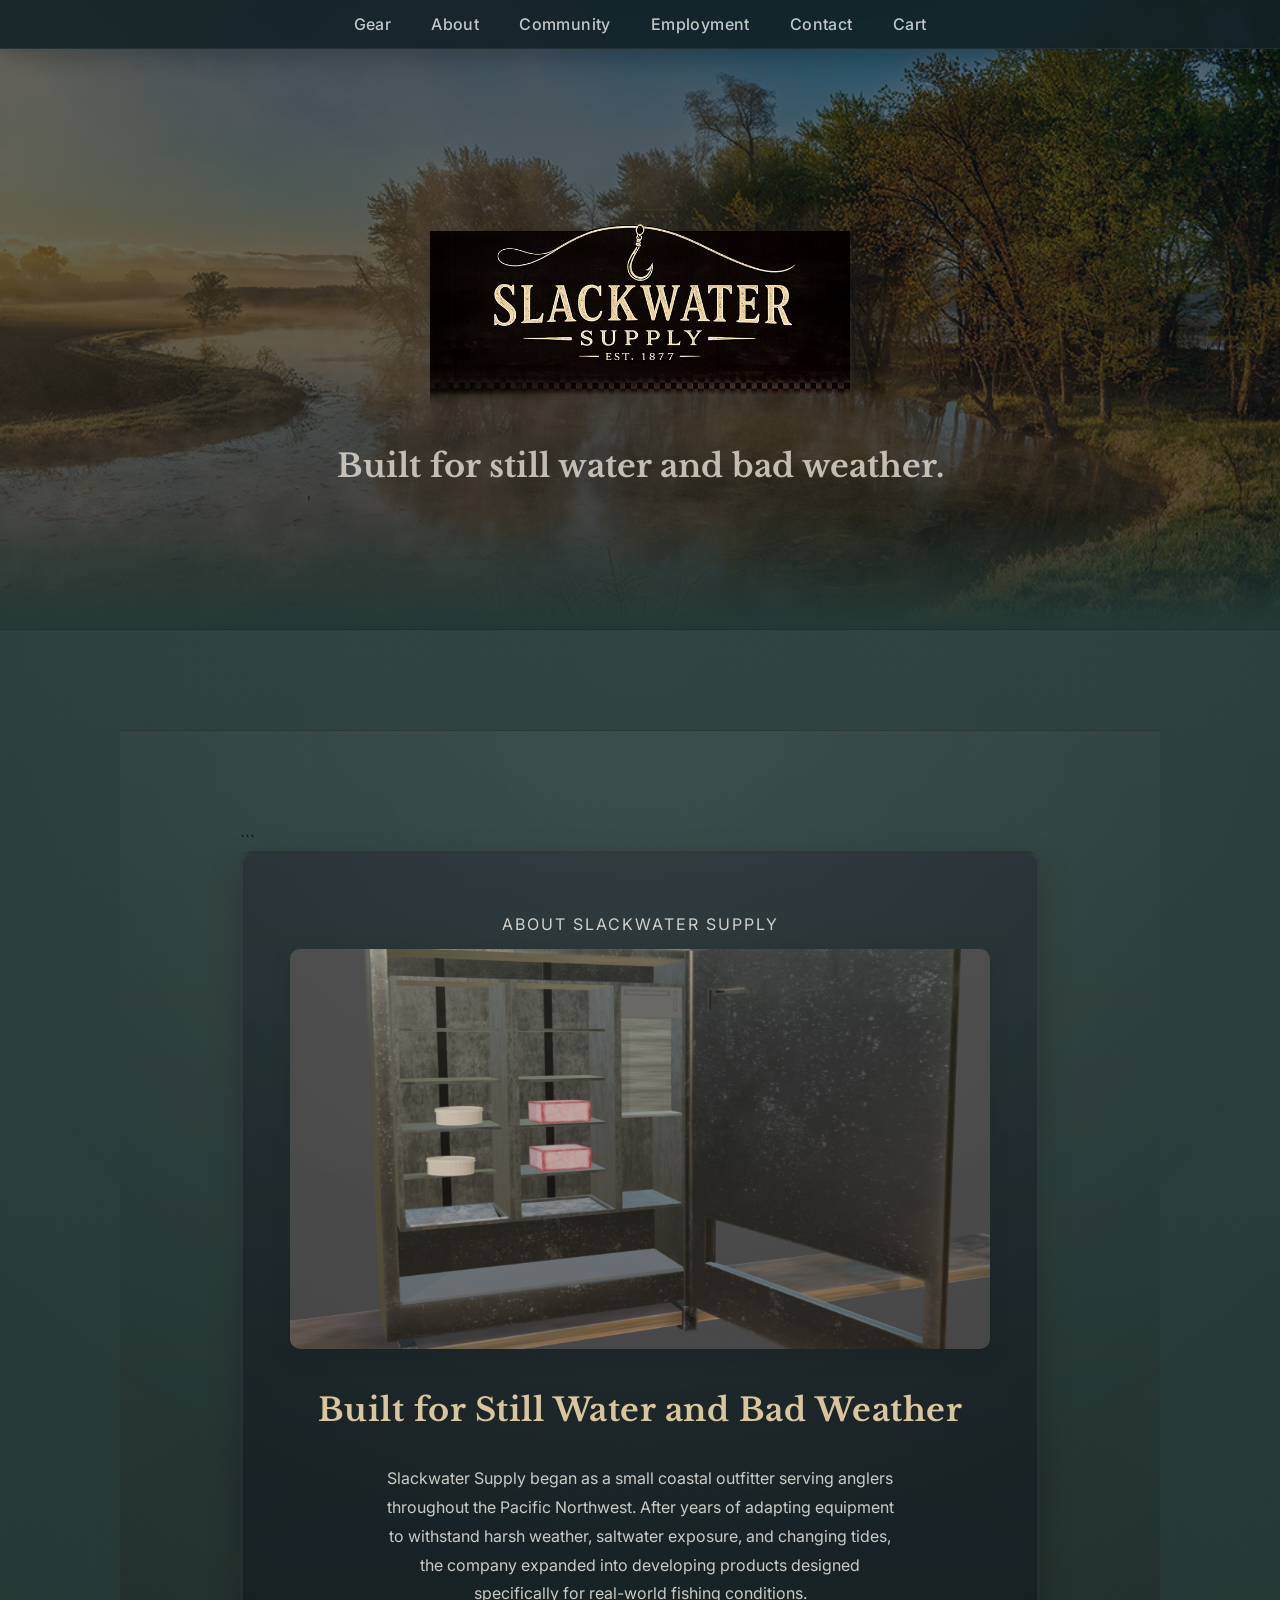
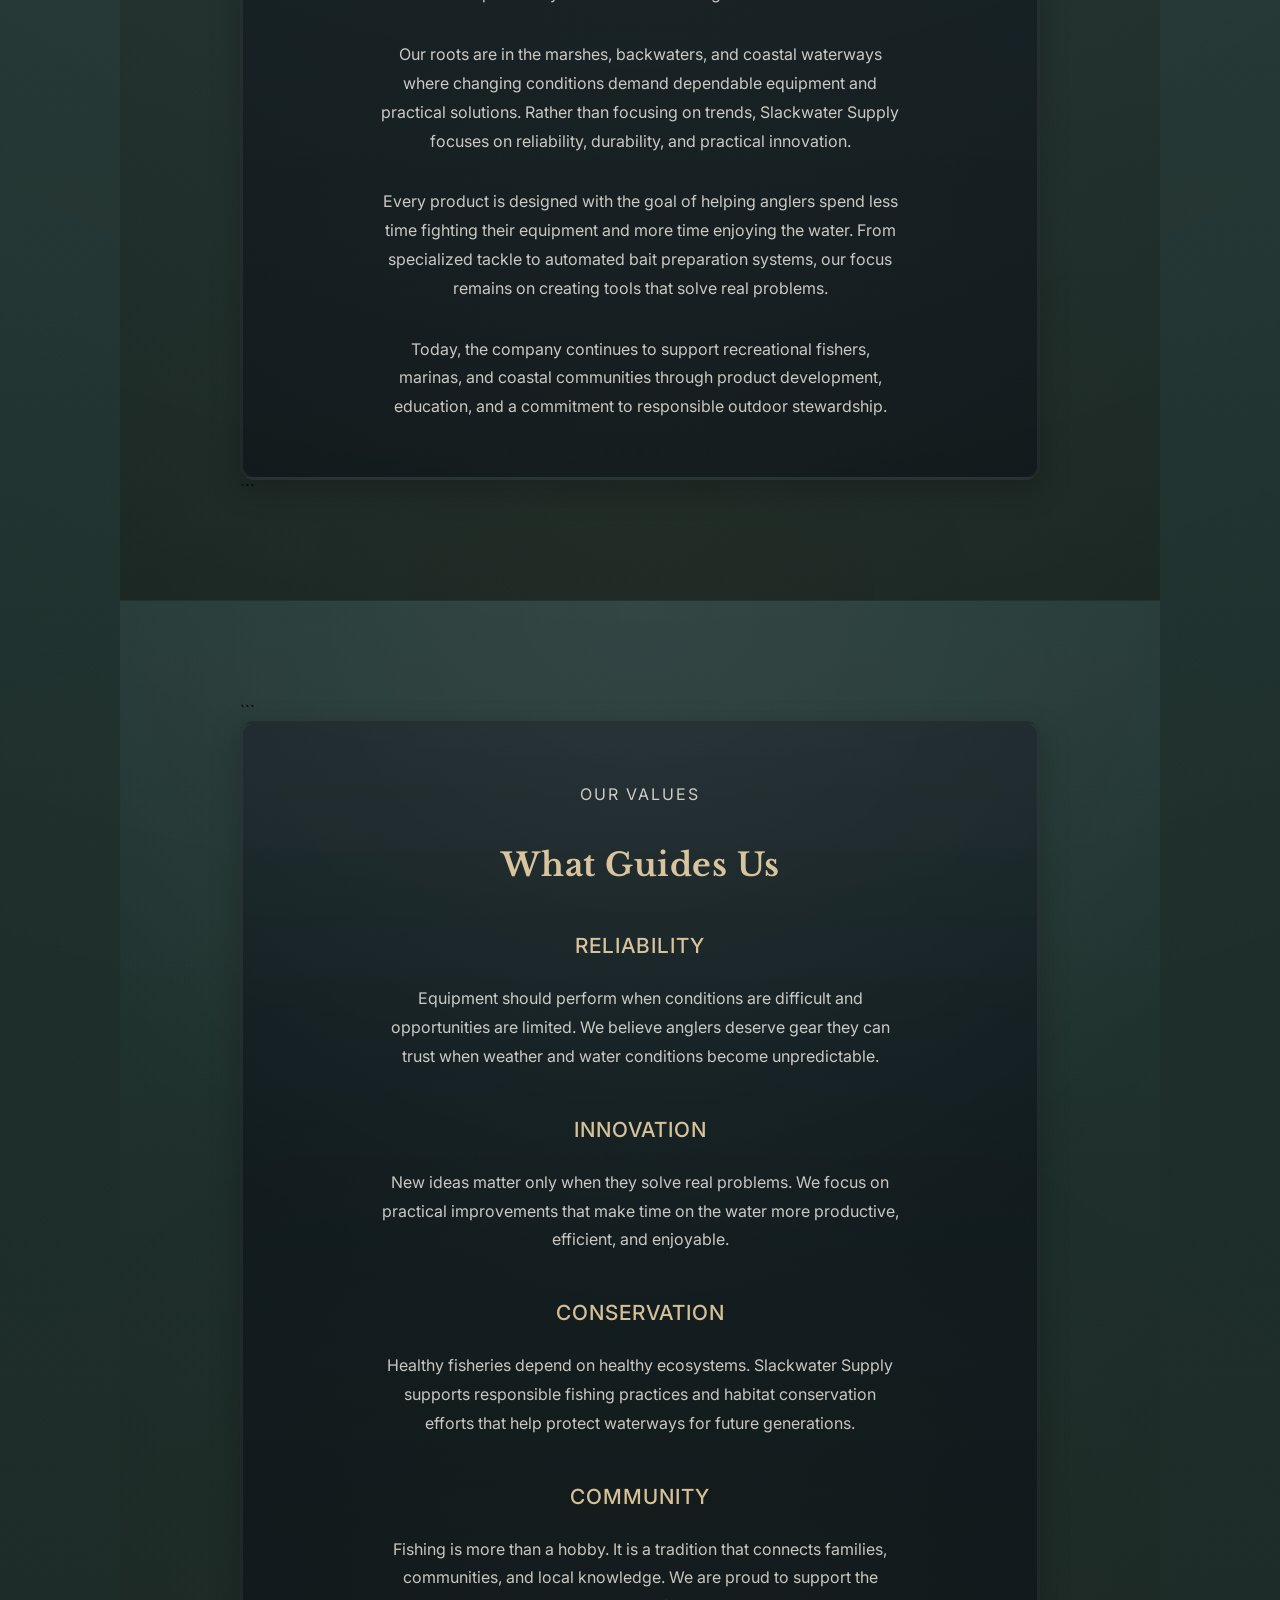
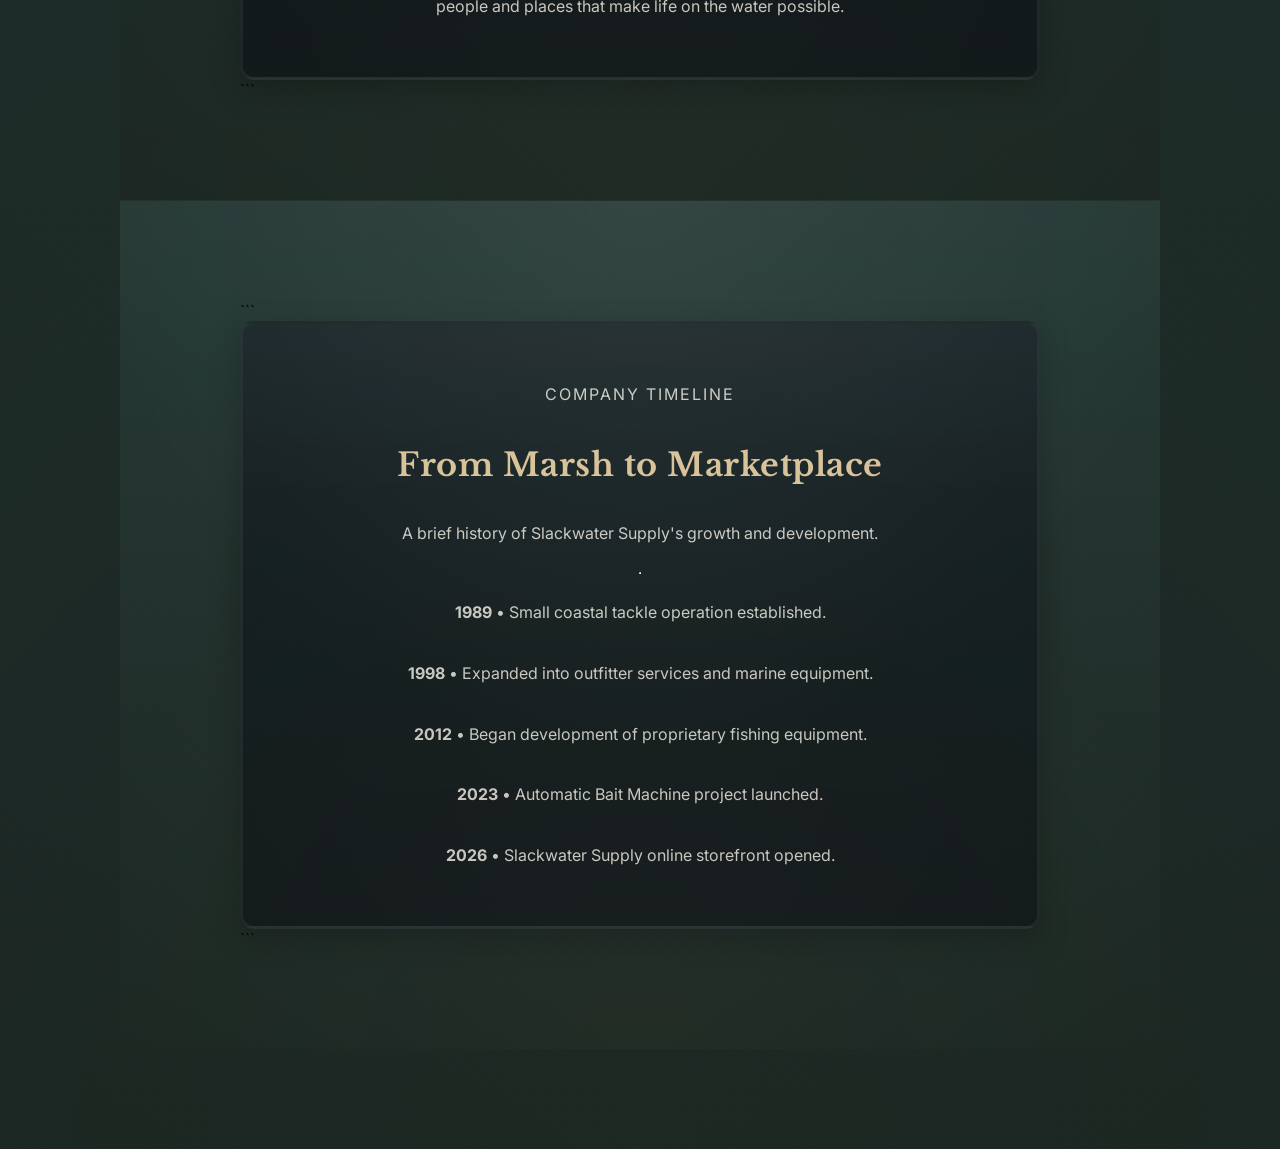
==== about.html @ 6874ed8c "Add files via upload" ====
<!DOCTYPE html>
<html lang="en">

<head>

  <meta charset="UTF-8">

  <title>Slackwater Supply  Coastal Fishing Gear & Marsh Outfitter</title>

  <link rel="stylesheet" href="css/styles.css">

  <!fonts>
  <link
    href="https://fonts.googleapis.com/css2?family=Libre+Baskerville:wght@400;700&family=Inter:wght@300;400;600&display=swap"
    rel="stylesheet"
  >

  <meta name="viewport" content="width=device-width, initial-scale=1.0">

  <meta
    name="description"
    content="Slackwater Supply provides coastal fishing gear, low-light tackle, and outfitter equipment designed for marsh waters and changing conditions."
  >

</head>

<body>

<header>

  <nav>

    <!navmenu>

    <div class="nav-right">

      <div class="dropdown">

        <a href="Products.html">Gear</a>

        <div class="dropdown-content">
          <a href="#">Line</a>
          <a href="#">Lures</a>
          <a href="#">Utility</a>
          <a href="#">Night Fishing</a>
        </div>

      </div>

      <div class="dropdown">

        <a href="about.html">About</a>

        <div class="dropdown-content">
          <a href="#">Founders</a>
          <a href="#">Business</a>
          <a href="#">Products</a>
          <a href="#">Awards</a>
        </div>

      </div>

      <div class="dropdown">

        <a href="community.html">Community</a>

        <div class="dropdown-content">
          <a href="#">Programs</a>
          <a href="#">Events</a>
          <a href="#">Partnerships</a>
        </div>

      </div>

      <div class="dropdown">

        <a href="Employment.html">Employment</a>

        <div class="dropdown-content">
          <a href="#">Research and Development</a>
          <a href="#">Janitorial</a>
          <a href="#">Assembly</a>
          <a href="#">Fishers</a>
        </div>

      </div>

      <div class="dropdown">

        <a href="Contact.html">Contact</a>

        <div class="dropdown-content">
          <a href="#">Locations</a>
          <a href="#">Partnership</a>
          <a href="#">Forms</a>
        </div>

      </div>
 <div class="dropdown">

    <a href="cart.html">Cart</a>
    </div>

  </nav>

  <section class="hero">

    <div class="hero-content">

  <a href="index.html">

    <img
        src="images/temp-logo.png"
        alt="Slackwater Supply"
        class="hero-logo"
    >

</a>

      <h1 class="hero-title">
        Built for still water and bad weather.
      </h1>

    </div>

  </section>

</header>

<main>

<main>

<section class="feature-split">

 <!-- ABOUT SECTION -->

<section class="feature-split">

```
<div class="split-left about-card">

    <p class="section-label">
        About Slackwater Supply
    </p>

    <img
        src="images/interiorshot.png"
        alt="Slackwater Supply History"
        class="feature-image"
    >

    <h2>
        Built for Still Water and Bad Weather
    </h2>

    <p>
        Slackwater Supply began as a small coastal outfitter
        serving anglers throughout the Pacific Northwest.
        After years of adapting equipment to withstand harsh
        weather, saltwater exposure, and changing tides, the
        company expanded into developing products designed
        specifically for real-world fishing conditions.
    </p>

    <p>
        Our roots are in the marshes, backwaters, and coastal
        waterways where changing conditions demand dependable
        equipment and practical solutions. Rather than focusing
        on trends, Slackwater Supply focuses on reliability,
        durability, and practical innovation.
    </p>

    <p>
        Every product is designed with the goal of helping
        anglers spend less time fighting their equipment and
        more time enjoying the water. From specialized tackle
        to automated bait preparation systems, our focus remains
        on creating tools that solve real problems.
    </p>

    <p>
        Today, the company continues to support recreational
        fishers, marinas, and coastal communities through
        product development, education, and a commitment to
        responsible outdoor stewardship.
    </p>

</div>
```

</section>

<!-- VALUES SECTION -->

<section class="feature-split">

```
<div class="split-left about-card">

    <p class="section-label">
        Our Values
    </p>

    <h2>
        What Guides Us
    </h2>

    <h3>
        Reliability
    </h3>

    <p>
        Equipment should perform when conditions are difficult
        and opportunities are limited. We believe anglers
        deserve gear they can trust when weather and water
        conditions become unpredictable.
    </p>

    <h3>
        Innovation
    </h3>

    <p>
        New ideas matter only when they solve real problems.
        We focus on practical improvements that make time on
        the water more productive, efficient, and enjoyable.
    </p>

    <h3>
        Conservation
    </h3>

    <p>
        Healthy fisheries depend on healthy ecosystems.
        Slackwater Supply supports responsible fishing
        practices and habitat conservation efforts that help
        protect waterways for future generations.
    </p>

    <h3>
        Community
    </h3>

    <p>
        Fishing is more than a hobby. It is a tradition that
        connects families, communities, and local knowledge.
        We are proud to support the people and places that
        make life on the water possible.
    </p>

</div>
```

</section>

<!-- TIMELINE SECTION -->

<section class="feature-split">

```
<div class="split-left about-card">

    <p class="section-label">
        Company Timeline
    </p>

    <h2>
        From Marsh to Marketplace
    </h2>

    <p>
        A brief history of Slackwater Supply's growth and
        development.
    </p>

    <hr>

    <p>
        <strong>1989</strong> • Small coastal tackle operation
        established.
    </p>

    <p>
        <strong>1998</strong> • Expanded into outfitter services
        and marine equipment.
    </p>

    <p>
        <strong>2012</strong> • Began development of proprietary
        fishing equipment.
    </p>

    <p>
        <strong>2023</strong> • Automatic Bait Machine project
        launched.
    </p>

    <p>
        <strong>2026</strong> • Slackwater Supply online
        storefront opened.
    </p>

</div>
```

</section>

    </div>

</div>


</section>


</main>


</body>
</html>
---- css/styles.css ----
/* body */
body {
  font-family: 'Inter', sans-serif;
  margin: 0;
  background: #e7e2d9;
}

/* nav stuff*/
nav {
  background: rgba(18, 32, 36, 0.88);

  padding: 14px 90px;

  display: flex;
 justify-content: center;
  align-items: center;

  backdrop-filter: blur(8px);

  border-bottom:
    1px solid rgba(255,255,255,0.06);

  position: fixed;
  top: 0;

  z-index: 1000;
  width: 100%;
box-sizing: border-box;
box-shadow:
  0 8px 24px rgba(0,0,0,0.22);
  
  nav a:focus,
button:focus {
  outline: 2px solid rgba(184,155,106,0.8);

  outline-offset: 4px;
}
}

.nav-right {
  display: flex;

  justify-content: center;
  align-items: center;

  gap: 40px;

  width: 100%;
}

nav a {
  color: rgba(230,235,232,0.82);

  text-decoration: none;

  font-weight: 500;

  letter-spacing: 0.4px;

  transition:
    color 0.2s ease,
    opacity 0.2s ease;
}
nav a:hover {
  color: #d8c39a;
}
/* dropdown stuff */
.dropdown {
  position: relative;
}

.dropdown-content {
  position: absolute;
  top: 100%;
  left: 0;

background: rgba(22,35,39,0.96);
  border-radius: 6px;
  padding: 10px 0;
  min-width: 180px;
border: 1px solid rgba(255,255,255,0.06);
  box-shadow: 0 10px 20px rgba(0,0,0,0.3);

  /* lil animation to make dropdown fancy */
  opacity: 0;
  transform: translateY(10px);
  transition: 0.2s ease;
  pointer-events: none;
}

.dropdown-content a {
  display: block;
  padding: 10px 15px;
}

.dropdown-content a:hover {
  background: #3e5f5a;
}

.dropdown:hover .dropdown-content {
  opacity: 1;
  transform: translateY(0);
  pointer-events: auto;
}

.dropdown:focus-within .dropdown-content {
  opacity: 1;
  transform: translateY(0);
  pointer-events: auto;
}


/* HERO STUFF TO SAVE THE DAY*/
.hero {
  padding: 140px 60px 120px;
  color: white;

  position: relative;

  background:
    linear-gradient(
      to bottom,
      rgba(8,15,18,0.55),
      rgba(10,18,22,0.72)
    ),
    url("../images/river.jpg");

  background-size: cover;
  background-position: center;
}
.hero::after {
  content: "";

  position: absolute;

  left: 0;
  right: 0;
  bottom: 0;

  height: 120px;

  background:
    linear-gradient(
      to bottom,
      transparent,
      #243936
    );

  pointer-events: none;
}

.hero-content {
  max-width: none;
  margin: 0 auto;
  text-align: center;
}

.hero-logo {
  width: 420px;
  max-width: 100%;
  height: auto;

  display: block;
  margin: 0 auto 10px;
  filter:
  drop-shadow(0 0 18px rgba(255,255,255,0.08))
  drop-shadow(0 10px 30px rgba(0,0,0,0.45));
}
.hero-logo {
  margin-bottom: 25px;
  
}
.hero-title {
  font-family: 'Libre Baskerville', serif;

  font-size: 2rem;
  font-weight: 700;

  line-height: 1.2;

  margin-bottom: 20px;

 color: rgba(227,221,210,0.82);
 text-align: center;
}
.hero-title {
  margin-bottom: 24px;
}
.section-label {
  font-size: 0.75rem;

  text-transform: uppercase;

  letter-spacing: 2px;

  color: rgba(184,155,106,0.75);

  margin-bottom: 10px;
}


/* feature stuff/split*/
.feature-split {
  position: relative;

  padding: 100px 120px;

  background:
    linear-gradient(
      to bottom,
     #243936,
    #172421
    );
border-top:
  1px solid rgba(255,255,255,0.05);
  
}
.feature-split::before {
  content: "";
  position: absolute;
  inset: 0;

  background:
    repeating-linear-gradient(
      45deg,
      rgba(255,255,255,0.015),
      rgba(255,255,255,0.015) 1px,
      transparent 1px,
      transparent 4px
    );

  opacity: 0.4;
  pointer-events: none;
}
.feature-split::after {
  content: "";
  position: absolute;
  inset: 0;

background:
  radial-gradient(
    circle at top,
    rgba(255,255,255,0.06),
    transparent 55%
  ),
  radial-gradient(
    circle at bottom,
    rgba(184,155,106,0.04),
    transparent 60%
  );

  pointer-events: none;
  
}
.split-grid {
  position: relative;
  z-index: 1;
}
.split-left,
.split-right {
  color: #f4f1ea;
}
.split-left,
.split-right {
  transition:
    transform 0.25s ease,
    box-shadow 0.25s ease,
    border-color 0.25s ease;
}
.split-left:hover,
.split-right:hover {
  transform: translateY(-4px);

  border-color: rgba(184,155,106,0.25);

  box-shadow:
    0 18px 40px rgba(0,0,0,0.35);
}
.split-left::before,
.split-right::before {
  content: "";

  position: absolute;

  inset: 0;

  background:
    linear-gradient(
      to bottom,
      rgba(255,255,255,0.04),
      transparent 30%
    );

  opacity: 0.5;

  pointer-events: none;
}

.split-right h2,
.split-left h2 {
  font-family: 'Libre Baskerville', serif;

  font-size: 2rem;
  font-weight: 700;

  letter-spacing: 0.5px;

  color: #d8c39a;

  margin-bottom: 18px;
}
.split-right p,
.split-left p {
  line-height: 1.8;

  font-size: 1rem;

  color: rgba(244,241,234,0.82);

  max-width: 520px;
}
.split-grid {
  display: grid;
  grid-template-columns: 1fr 1fr;
  gap: 40px;
  align-items: start;
}
/* FIELD NOTES SECTION */
.field-notes {
  position: relative;

  padding: 70px 120px 40px;

  background:
    linear-gradient(
      to bottom,
      #1a2a2e,
      #243936
    );

  border-top:
    1px solid rgba(255,255,255,0.05);
}

.notes-header {
  text-align: center;

  margin-bottom: 40px;
}

.notes-header h2 {
  font-family: 'Libre Baskerville', serif;

  font-size: 2.2rem;

  color: #d8c39a;

  margin: 0;
}
/* ACCORDION */

#accordion-container {
  max-width: 1100px;
  margin: 0 auto;
}

.accordion-item {
  border-top:
    1px solid rgba(255,255,255,0.08);
}

.accordion-header {
  width: 100%;

  background: transparent;

  border: none;

  padding: 24px 10px;

  color: #e3ddd2;

  font-size: 1rem;
  font-weight: 600;

  letter-spacing: 0.5px;

  text-align: left;

  cursor: pointer;

  transition:
    color 0.2s ease,
    background 0.2s ease;
}

.accordion-header:hover {
  color: #d8c39a;
}

.accordion-content {
  padding: 0 10px 24px;

  color: rgba(244,241,234,0.78);

  line-height: 1.8;

  display: none;
}

.accordion-content p {
  margin: 0;
}
/* lefty*/
.split-left {
  display: flex;
  flex-direction: column;
  align-items: center;
  text-align: center;

 background:
  linear-gradient(
    to bottom,
    rgba(20,32,36,0.88),
    rgba(12,20,24,0.92)
  );

  padding: 40px;
  border-radius: 14px;

  border: 3px solid rgba(255,255,255,0.06);

  box-shadow:
    0 10px 30px rgba(0,0,0,0.25);

  backdrop-filter: blur(2px);
  overflow: hidden;
  position: relative;
}

  .split-left h3 {
  font-size: 1.3rem;

  font-weight: 500;

  letter-spacing: 1px;

  text-transform: uppercase;

  color: rgba(244,241,234,0.9);

  margin-top: -8px;
  margin-bottom: 18px;
}


/* righty*/
.split-right {
  display: flex;
  flex-direction: column;
  align-items: center;
  text-align: center;

 background:
  linear-gradient(
    to bottom,
    rgba(20,32,36,0.88),
    rgba(12,20,24,0.92)
  );

  padding: 40px;
  border-radius: 14px;

  border: 3px solid rgba(255,255,255,0.06);

  box-shadow:
    0 10px 30px rgba(0,0,0,0.25);

  backdrop-filter: blur(2px);
  overflow: hidden;
  position: relative;
}

/* pictures */
.feature-image {
  width: 100%;
  max-width: 420px;
  height: 260px;
  object-fit: cover;

  border-radius: 10px;
  display: block;
  margin: 0 auto 15px;

  box-shadow: 0 8px 20px rgba(0,0,0,0.15);

  .feature-image,
.mission-image {
  filter:
    brightness(0.82)
    contrast(1.05)
    saturate(0.9);
    

  transition:
    transform 0.3s ease,
    filter 0.3s ease;
}
.mission-images {
  display: flex;
  justify-content: center;
  align-items: center;

  gap: 14px;
}
.mission-image:nth-child(2) {
  transform: translateY(20px);
}
}

.mission-images {
  display: flex;
  justify-content: center;
  gap: 10px;
  margin-bottom: 15px;
  width: 100%;
}

.mission-image {
  width: 200px;
  height: 190px;

  object-fit: cover;
  border-radius: 6px;

  flex-shrink: 0;
  box-shadow: 0 8px 20px rgba(0,0,0,0.15);
}

/* cta buttons */
.cta-button {
  display: inline-block;

  margin-top: 20px;
  padding: 14px 28px;

  background: rgba(184,155,106,0.14);

  color: #e7ddd0;

  text-decoration: none;

  border-radius: 999px;

  border: 1px solid rgba(184,155,106,0.35);

  font-size: 0.82rem;
  font-weight: 600;

  letter-spacing: 1.4px;
  text-transform: uppercase;

  transition:
    background 0.25s ease,
    border-color 0.25s ease,
    transform 0.25s ease,
    box-shadow 0.25s ease;

  backdrop-filter: blur(4px);
}
.primary {
  background: rgba(184,155,106,0.22);
}

.secondary {
  background: rgba(255,255,255,0.04);

  border-color: rgba(255,255,255,0.08);
}
.button-group {
  display: flex;
  gap: 14px;
  flex-wrap: wrap;
  justify-content: center;
}
}
.cta-button {
  cursor: pointer;

  font-family: inherit;
}

/* catagories ( product and gear buttons)*/
.categories {
  display: grid;
  grid-template-columns: repeat(4, 1fr);
  background: #2f4a46;
}

.category {
  padding: 40px;
  text-align: center;
  color: white;
  border-right: 1px solid rgba(255,255,255,0.1);

  transition: 0.2s ease;
}

.category:hover {
  background: #3e5f5a;
  transform: translateY(-3px);
}
/* =========================
   MOBILE RESPONSIVE
========================= */

@media (max-width: 900px) {

  .split-grid {
    grid-template-columns: 1fr;
  }

  .hero,
  .field-notes,
  .feature-split {
    padding-left: 24px;
    padding-right: 24px;
  }

  .hero-logo {
    width: 240px;
  }

  .mission-images {
    flex-direction: column;
    align-items: center;
  }

  .mission-image {
    width: 100%;
    max-width: 320px;

    height: auto;
  }

  .nav-right {
    flex-wrap: wrap;
    justify-content: center;

    gap: 18px;
  }

  .hero-title {
    font-size: 1.6rem;
  }

  .tagline {
    font-size: 1rem;
  }

}



/* PRODUCT PAGE OVERRIDE */

.split-grid {
    display: grid !important;
    grid-template-columns: 1fr 1fr !important;
    gap: 40px !important;
    align-items: stretch;
}

.split-left,
.split-right {
    width: auto !important;
    margin: 0 !important;
    align-self: start;
}

.product-video {
    margin-top: 20px;
}

.split-left h3 {
    margin-top: 25px;
}
.feature-image {
  width: 100%;
  height: 500px;
  object-fit: cover;
}

/*CART PAGE OVERRIDE*/    
.split-grid {
    display: grid;
    grid-template-columns: 1fr 1fr;
    gap: 40px;
    align-items: start;
}

.split-left {
    grid-column: 1;
    margin: 0;
    align-self: start;
}

.split-right {
    grid-column: 2;
    margin: 0;
    align-self: start;
}

.checkout-form {
    width: 100%;
    max-width: 450px;

    display: flex;
    flex-direction: column;

    gap: 12px;
}

/*Checkout page!*/
.checkout-form label {
    text-align: left;

    color: #e7ddd0;

    font-weight: 600;
}

.checkout-form input {
    padding: 12px;

    border-radius: 8px;

    border: 1px solid rgba(255,255,255,0.15);

    background: rgba(255,255,255,0.05);

    color: #ffffff;

    font-family: inherit;
}

.checkout-form input::placeholder {
    color: rgba(255,255,255,0.45);
}

/* Contact Page*/
textarea {
    padding: 12px;

    border-radius: 8px;

    border: 1px solid rgba(255,255,255,0.15);

    background: rgba(255,255,255,0.05);

    color: #ffffff;

    resize: vertical;

    font-family: inherit;
}

/* ABOUT PAGE */

.about-card {
    max-width: 1000px;
    margin: 0 auto;
}

.about-card .feature-image {
    max-width: 700px;
    height: 400px;
}

.about-card h3 {
    color: #d8c39a;
    margin-top: 30px;
    margin-bottom: 10px;
}
/*to do: too much white space........add some background texture? It's boring! 
Get better pictures.. 
creepy hidden page if there's time? 
Get better images. Deep sea? 
Adjust colors! Too bright
Git guud*/
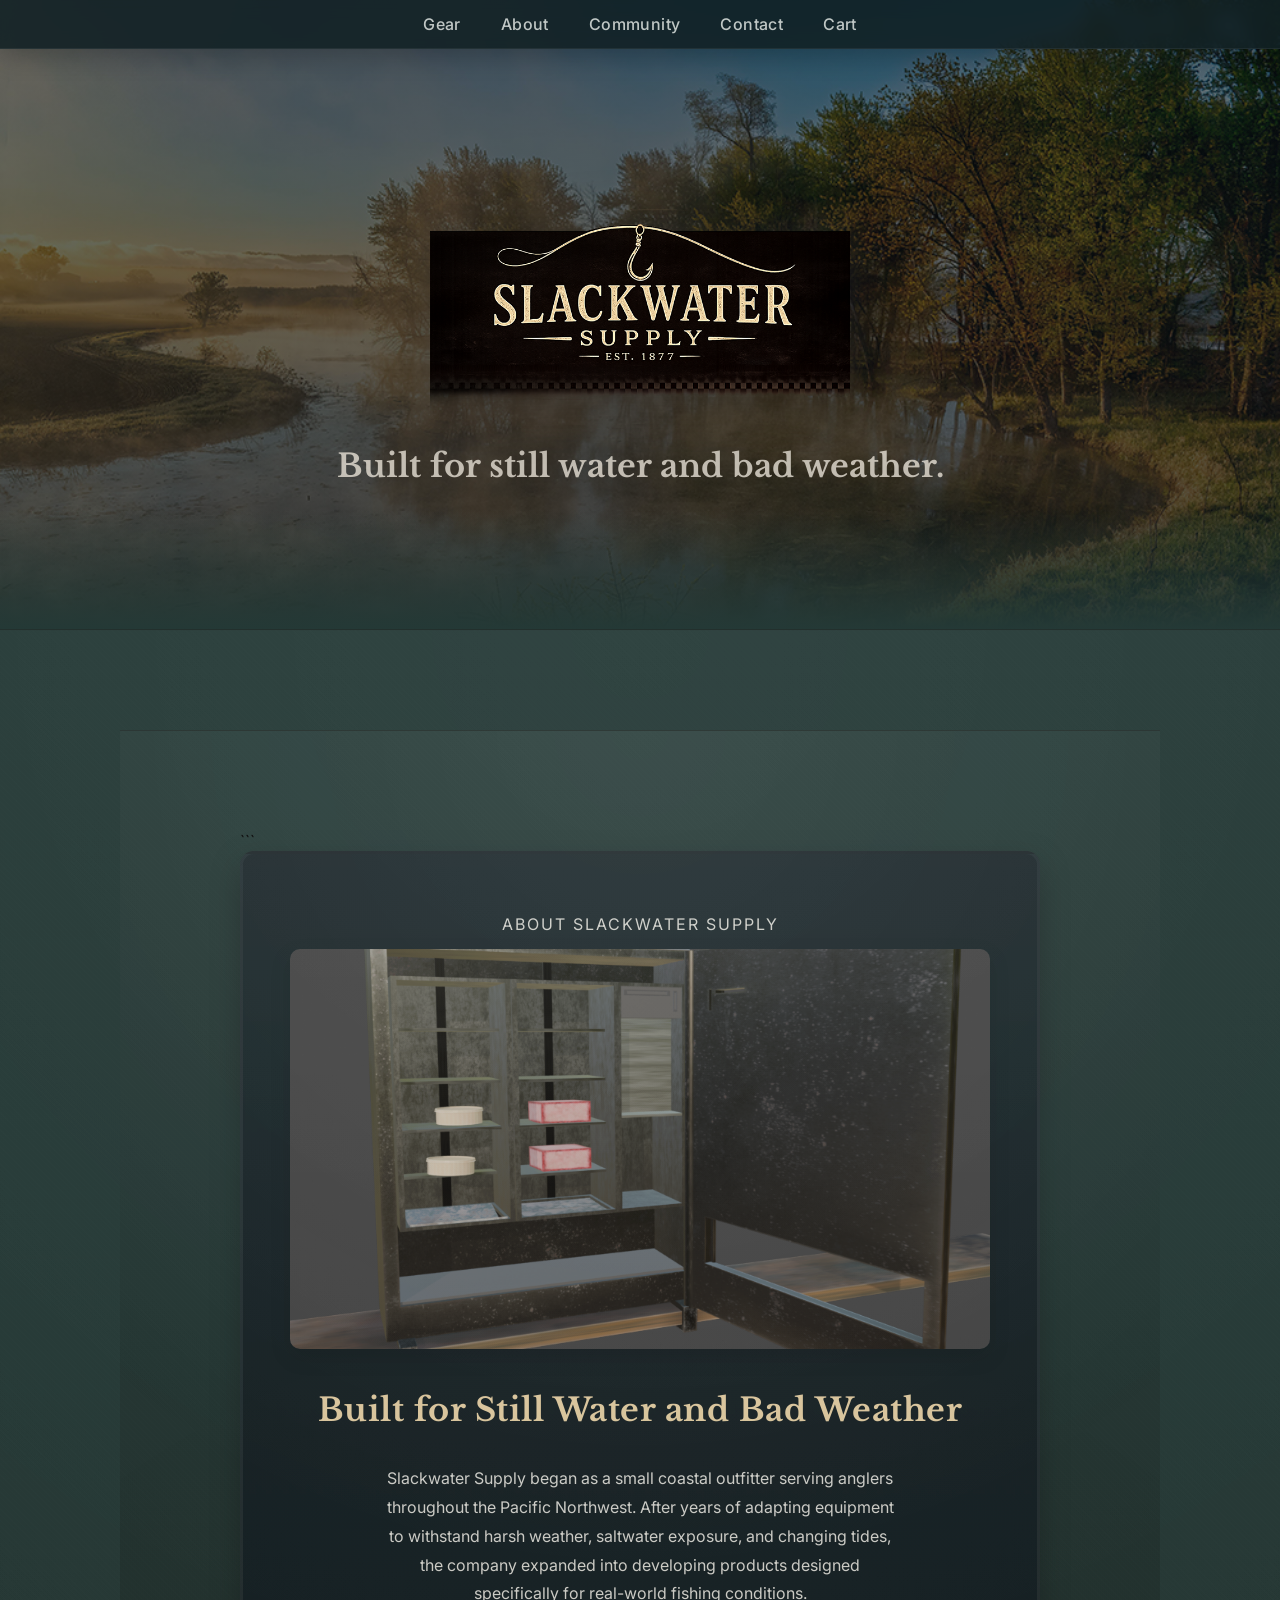
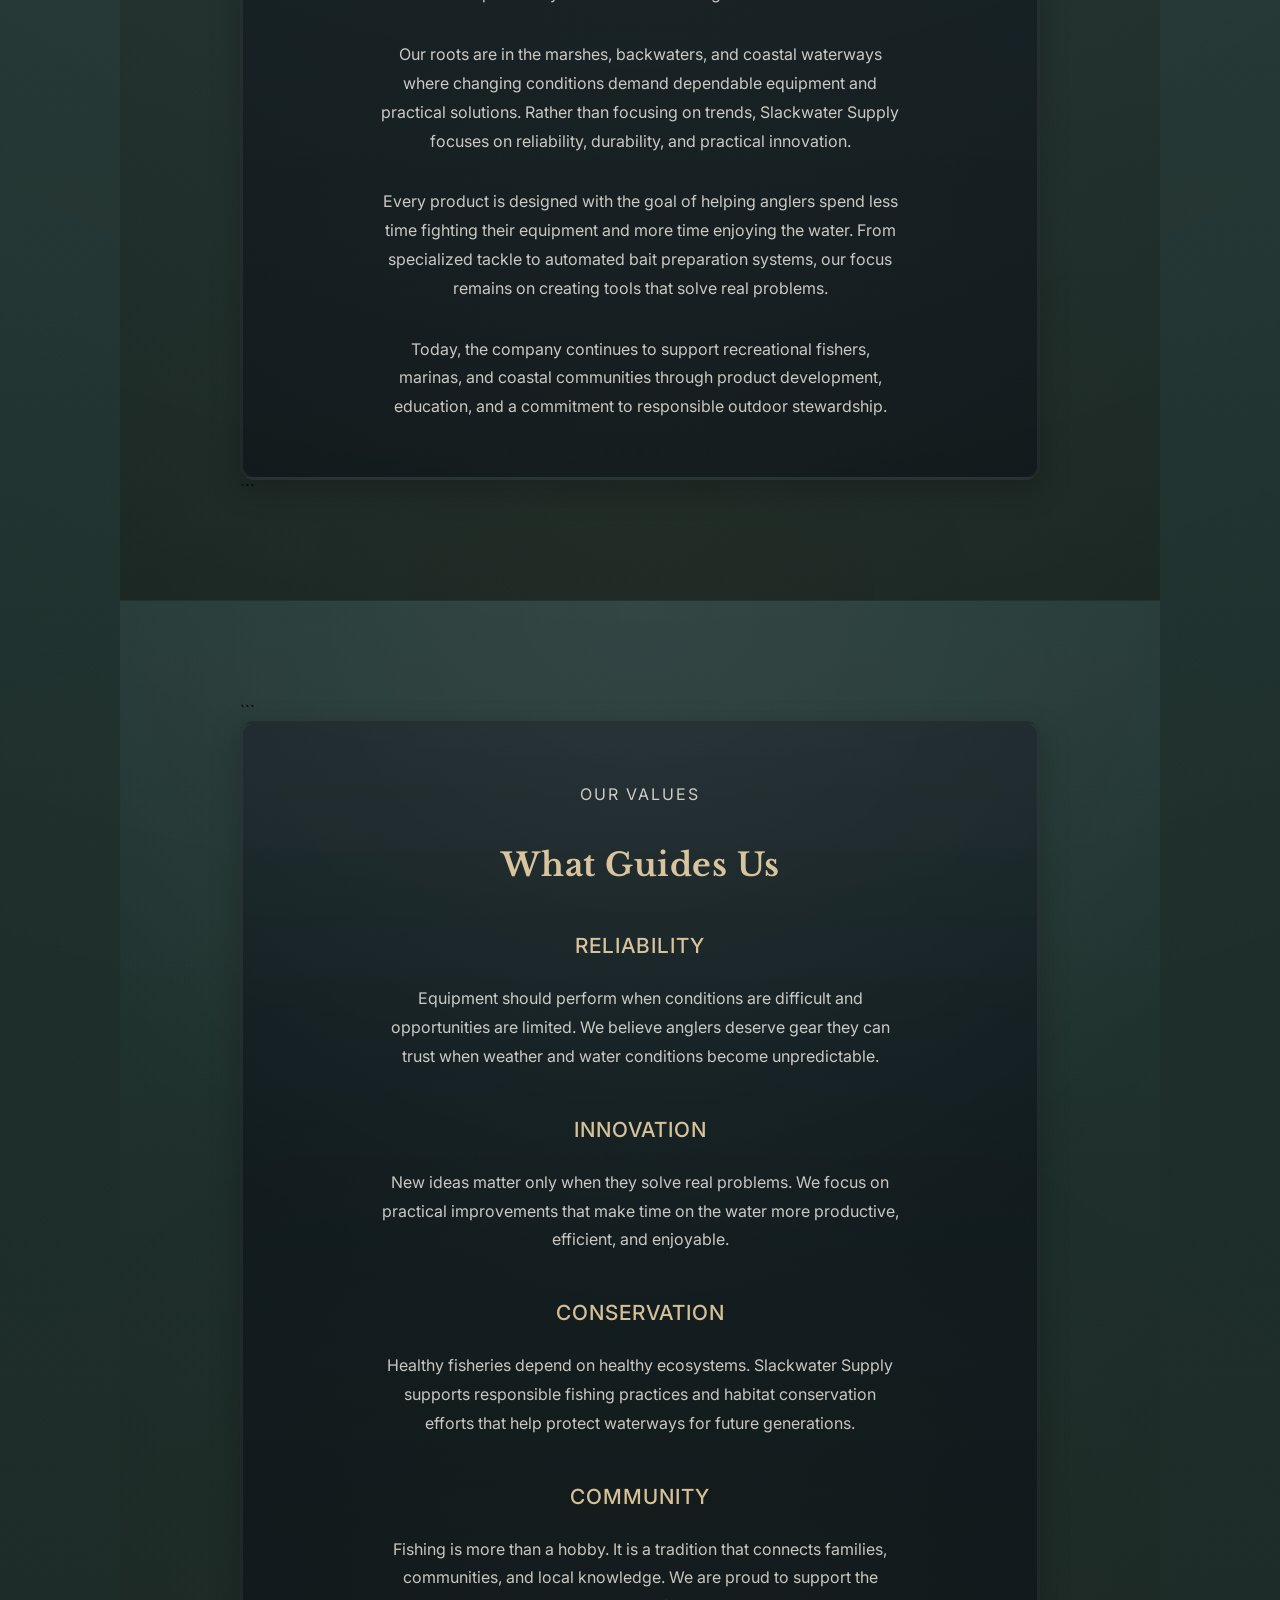
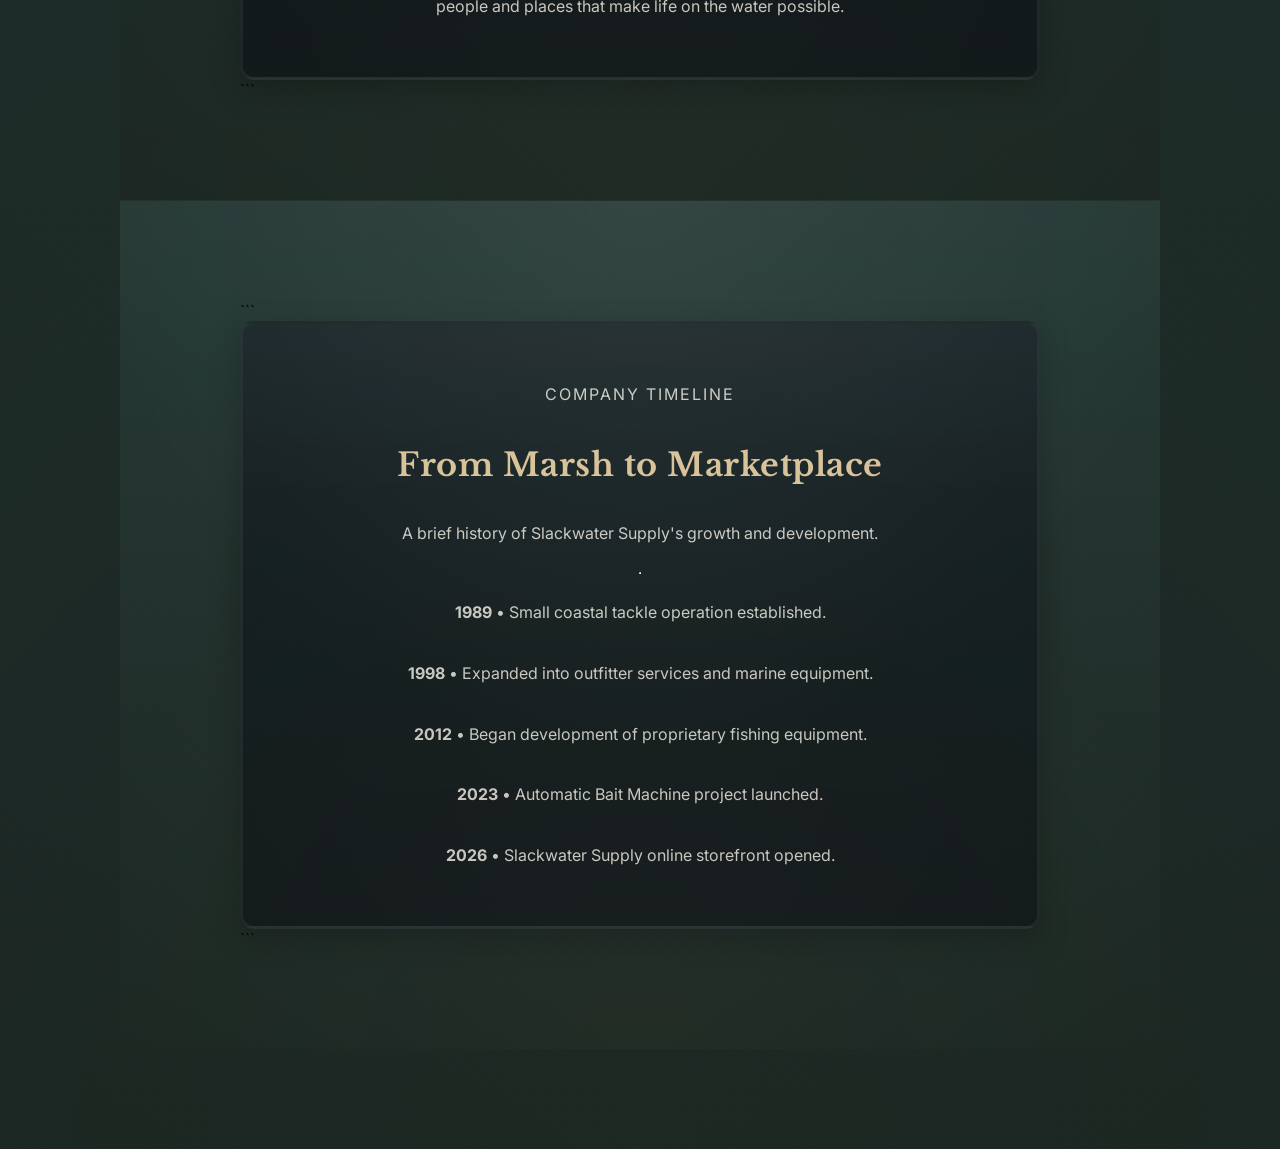
==== commit 231fc74e: "Add files via upload" ====
--- a/about.html
+++ b/about.html
@@ -29,81 +29,48 @@
 <header>
 
   <nav>
-
-    <!navmenu>
-
-    <div class="nav-right">
-
-      <div class="dropdown">
-
-        <a href="Products.html">Gear</a>
-
-        <div class="dropdown-content">
-          <a href="#">Line</a>
-          <a href="#">Lures</a>
-          <a href="#">Utility</a>
-          <a href="#">Night Fishing</a>
+<!navmenu>
+  <div class="nav-right">
+
+    <div class="dropdown">
+      <a href="Products.html">Gear</a>
+      <div class="dropdown-content">
+      </div>
+    </div>
+    
+    <div class="dropdown">
+      <a href="about.html">About</a>
+      <div class="dropdown-content">
+             
+      </div>
+    </div>
+
+    <div class="dropdown">
+      <a href="community.html">Community</a>
+      <div class="dropdown-content">
+        <a href="#">Programs</a>
+        <a href="#">Events</a>
+        <a href="#">Partnerships</a>
+      </div>
+    </div>
+
+    <div class="dropdown">
+        <a href="Contact.html">Contact</a>
+     <div class="dropdown-content">
+  
         </div>
-
-      </div>
-
-      <div class="dropdown">
-
-        <a href="about.html">About</a>
-
-        <div class="dropdown-content">
-          <a href="#">Founders</a>
-          <a href="#">Business</a>
-          <a href="#">Products</a>
-          <a href="#">Awards</a>
         </div>
-
-      </div>
-
-      <div class="dropdown">
-
-        <a href="community.html">Community</a>
-
-        <div class="dropdown-content">
-          <a href="#">Programs</a>
-          <a href="#">Events</a>
-          <a href="#">Partnerships</a>
-        </div>
-
-      </div>
-
-      <div class="dropdown">
-
-        <a href="Employment.html">Employment</a>
-
-        <div class="dropdown-content">
-          <a href="#">Research and Development</a>
-          <a href="#">Janitorial</a>
-          <a href="#">Assembly</a>
-          <a href="#">Fishers</a>
-        </div>
-
-      </div>
-
-      <div class="dropdown">
-
-        <a href="Contact.html">Contact</a>
-
-        <div class="dropdown-content">
-          <a href="#">Locations</a>
-          <a href="#">Partnership</a>
-          <a href="#">Forms</a>
-        </div>
-
-      </div>
- <div class="dropdown">
+    <div class="dropdown">
 
     <a href="cart.html">Cart</a>
-    </div>
-
-  </nav>
-
-  <section class="hero">
+
+</div>
+  </div>
+</div>
+
+</nav>
+
+ <section class="hero">
 
     <div class="hero-content">
 
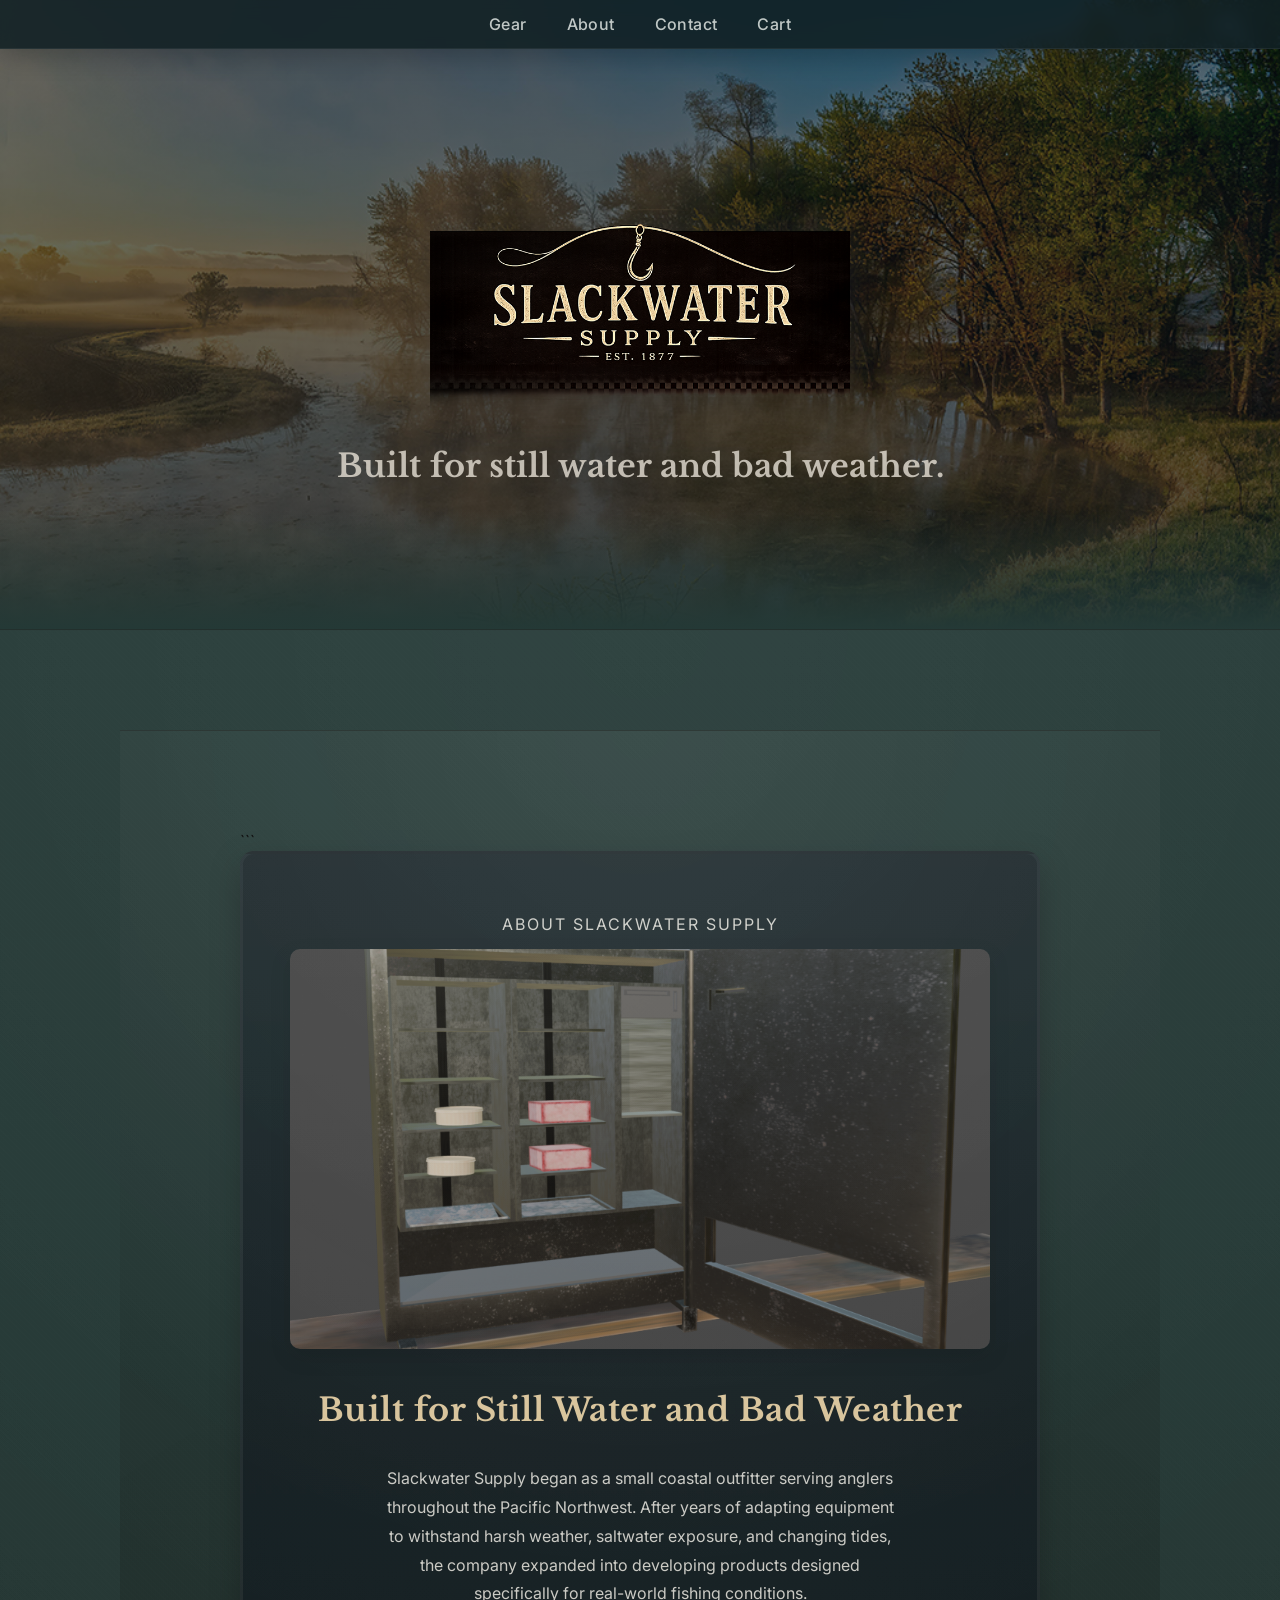
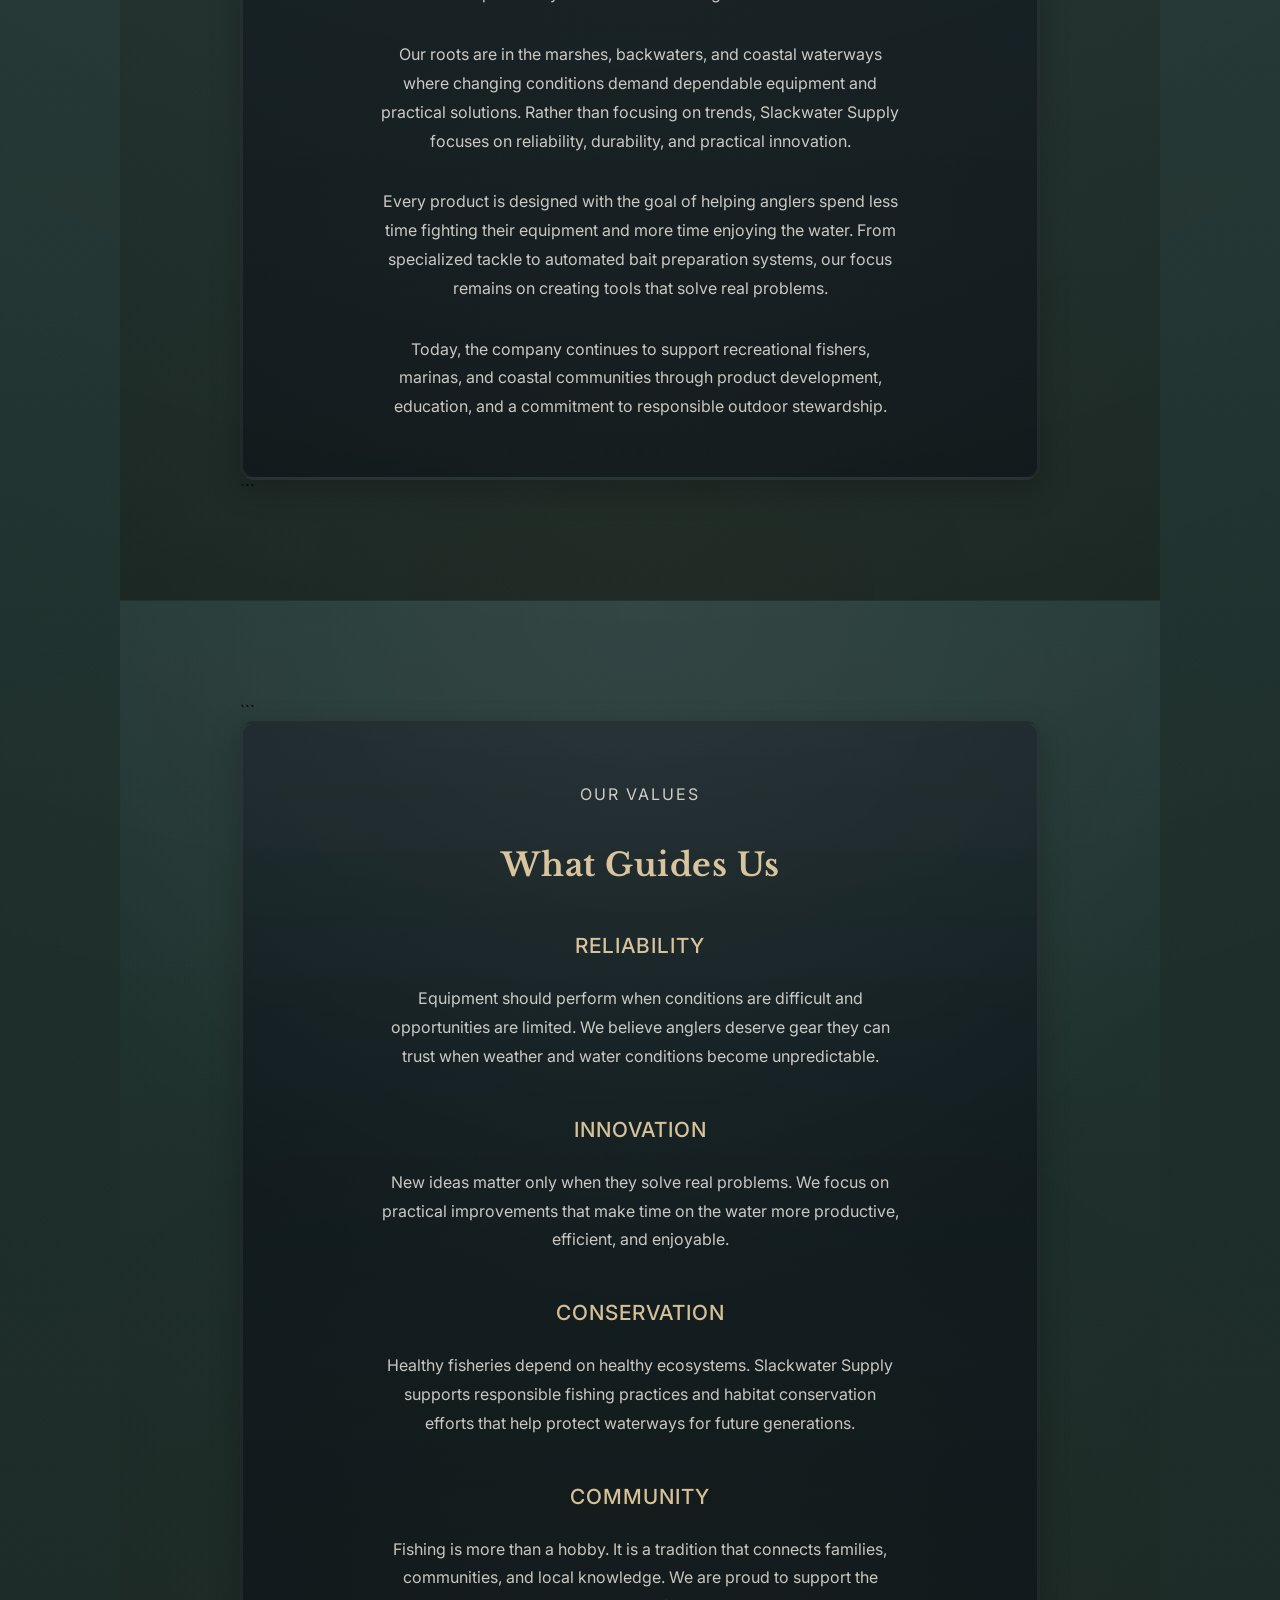
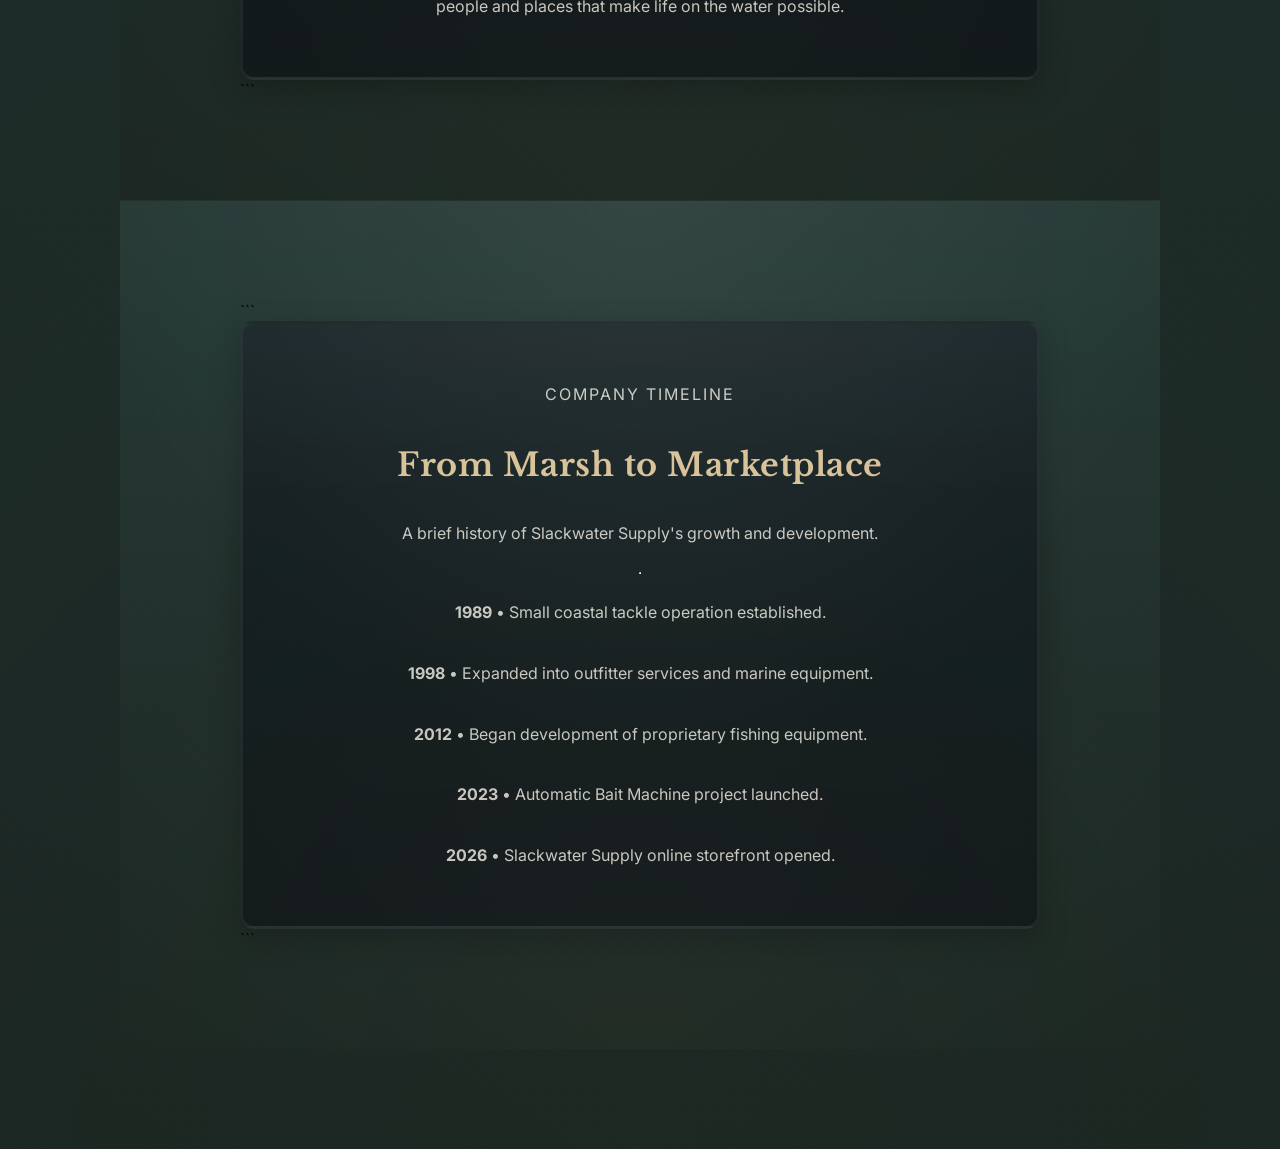
==== commit dddadefb: "Add files via upload" ====
--- a/about.html
+++ b/about.html
@@ -42,15 +42,6 @@
       <a href="about.html">About</a>
       <div class="dropdown-content">
              
-      </div>
-    </div>
-
-    <div class="dropdown">
-      <a href="community.html">Community</a>
-      <div class="dropdown-content">
-        <a href="#">Programs</a>
-        <a href="#">Events</a>
-        <a href="#">Partnerships</a>
       </div>
     </div>
 
